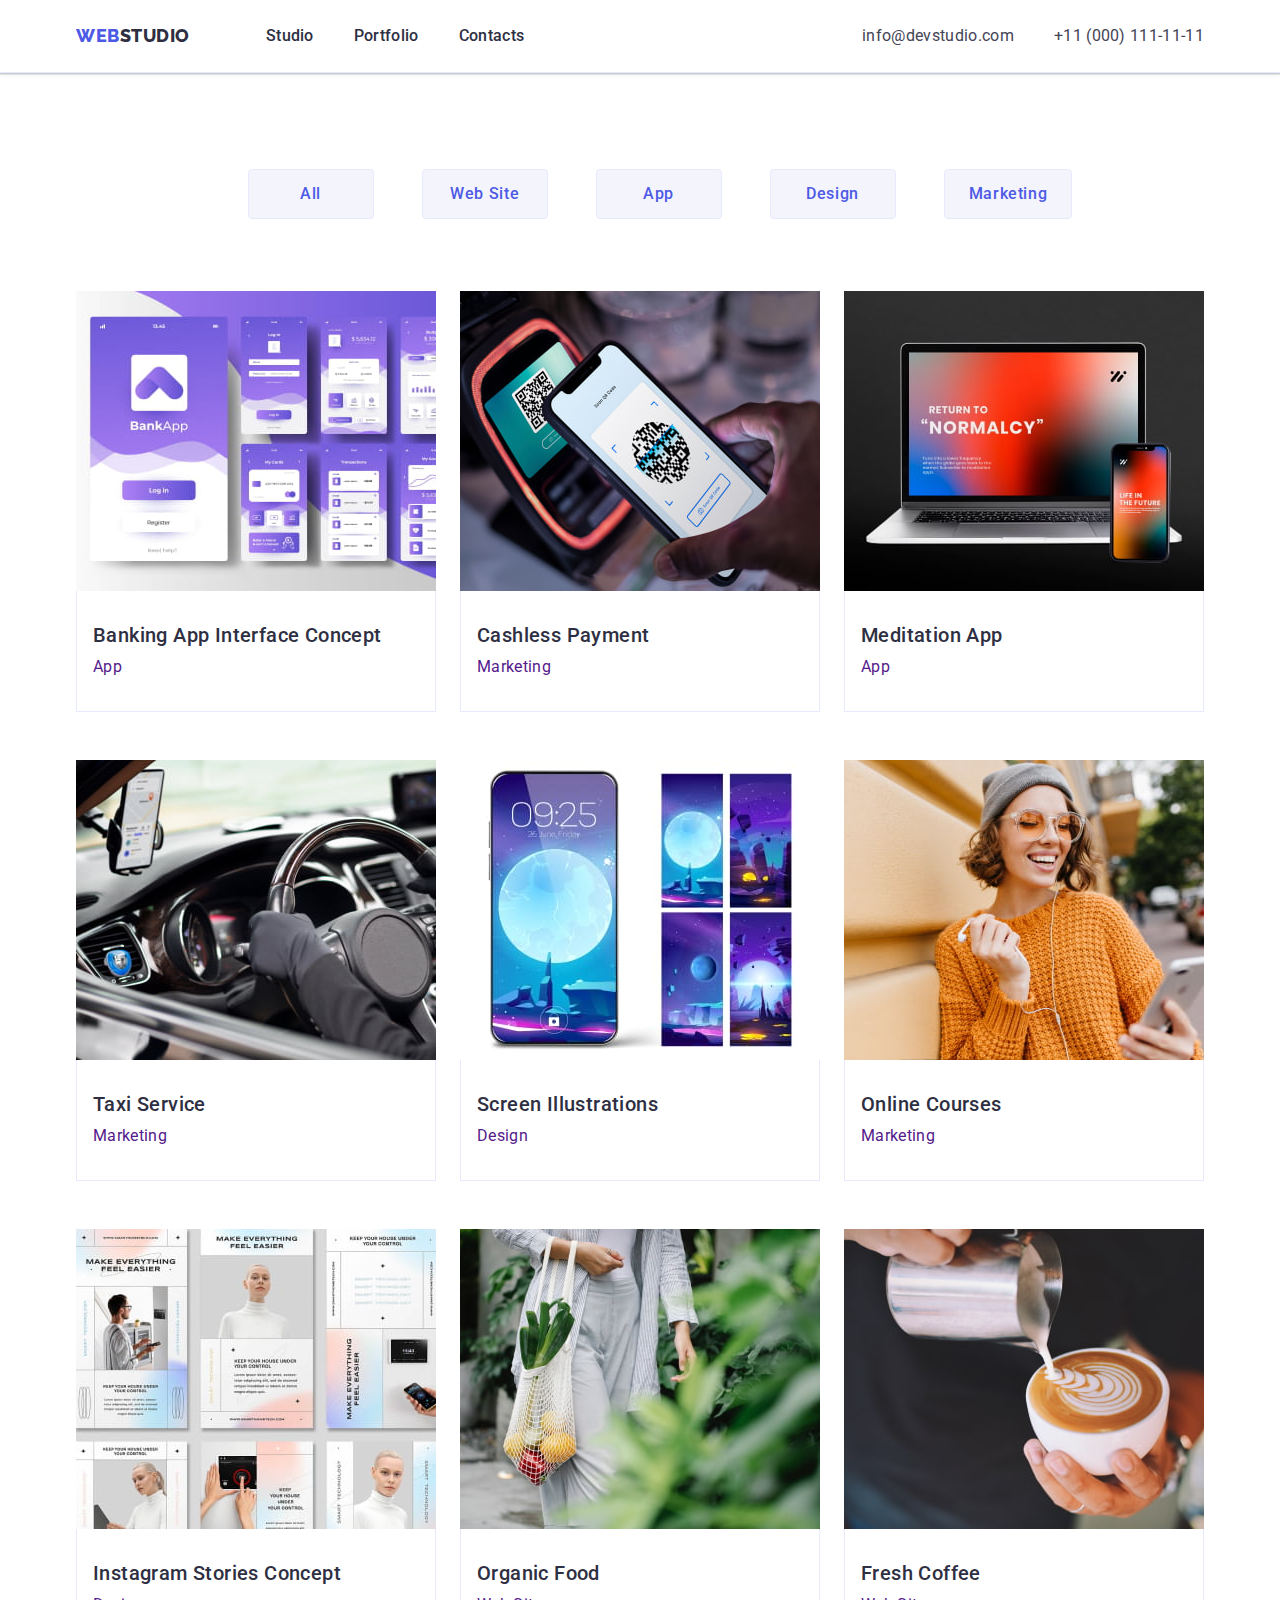
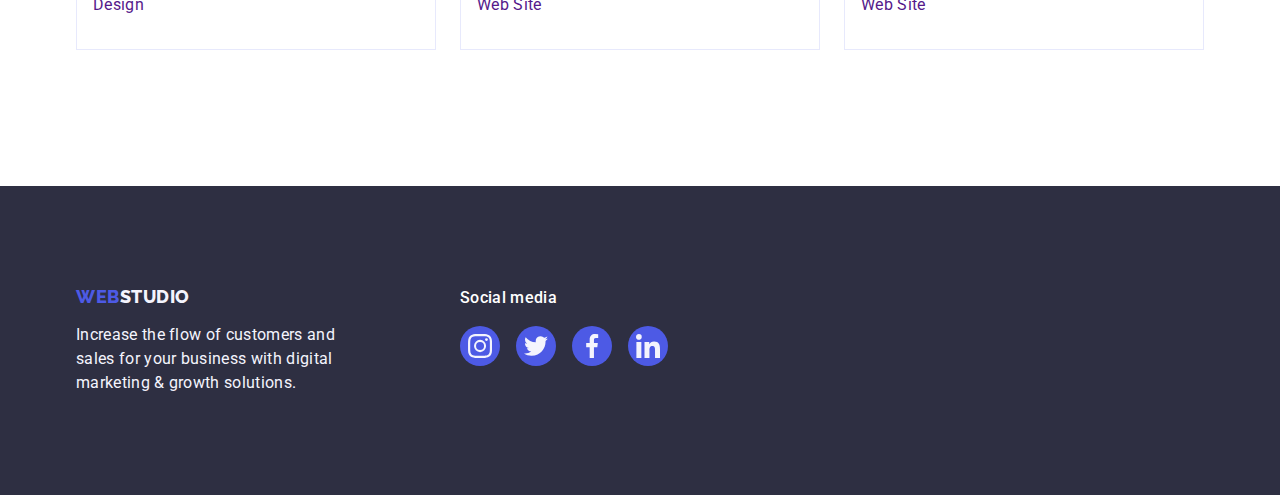
==== portfolio.html @ d9b4a4d2 "Start HW-5" ====
<!DOCTYPE html>
<html lang="en">
  <head>
    <meta charset="UTF-8" />
    <meta http-equiv="X-UA-Compatible" content="IE=edge" />
    <meta name="viewport" content="width=device-width, initial-scale=1.0" />
    <title>Портфоліо</title>
    <style>
      ul {
        list-style-type: none;
      }
    </style>

    <link rel="preconnect" href="https://fonts.googleapis.com" />
    <link rel="preconnect" href="https://fonts.gstatic.com" crossorigin />
    <link
      href="https://fonts.googleapis.com/css2?family=Raleway:wght@800&family=Roboto:wght@400;500;700&display=swap"
      rel="stylesheet"
    />
    <link
      rel="stylesheet"
      href="https://cdnjs.cloudflare.com/ajax/libs/modern-normalize/1.1.0/modern-normalize.min.css"
    />

    <link rel="stylesheet" href="./css/styles.css" />
  </head>
  <body>
    <!--Header section-->
    <header class="header">
      <div class="container header">
        <nav class="main-nav">
          <a href="./index.html" class="logo link">
            Web<span class="logo-black">Studio</span></a
          >
          <ul class="site-nav list">
            <li class="item">
              <a href="./index.html" class="link"> Studio</a>
            </li>
            <li class="item">
              <a href="./portfolio.html" class="link"> Portfolio</a>
            </li>
            <li class="item">
              <a href="" class="link">Contacts</a>
            </li>
          </ul>
        </nav>

        <address class="auth-nav">
          <ul class="auth-nav list">
            <li class="item">
              <a href="mailto:info@devstudio.com" class="channel link"
                >info@devstudio.com</a
              >
            </li>
            <li class="item">
              <a href="tel:+110001111111" class="channel link"
                >+11 (000) 111-11-11</a
              >
            </li>
          </ul>
        </address>
      </div>
    </header>

    <!--Main-->
    <main>
      <!--Filter-->
      <section class="categories section">
        <div class="container">
          <h1 class="section-title visually-hidden">Categories</h1>
          <ul class="list-type">
            <li class="categories-items">
              <button class="categories-button" type="button" name="All">
                All
              </button>
            </li>
            <li class="categories-items">
              <button class="categories-button" type="button" name="Web Site">
                Web Site
              </button>
            </li>
            <li class="categories-items">
              <button class="categories-button" type="button" name="App">
                App
              </button>
            </li>
            <li class="categories-items">
              <button class="categories-button" type="button" name="Design">
                Design
              </button>
            </li>
            <li class="categories-items">
              <button class="categories-button" type="button" name="Marketing">
                Marketing
              </button>
            </li>
          </ul>

          <!--Gallery-->

          <ul class="list-portfolio">
            <li class="portfolio-item">
              <a
                href=""
                class="portfolio-link link"
                target="_blank"
                rel="noreferref noopener"
                aria-label="app interface"
              >
                <img
                  src="./images/banking-app-interface.jpg"
                  alt="Banking App Interface Concept"
                  width="360"
                  height="300"
                />
                <div class="portfolio-wrapper">
                  <h2 class="portfolio-title">Banking App Interface Concept</h2>
                  <p class="portfolio-category">App</p>
                </div>
              </a>
            </li>

            <li class="portfolio-item">
              <a
                href=""
                class="portfolio-link link"
                target="_blank"
                rel="noreferref noopener"
                aria-label="cashless payment"
              >
                <img
                  src="./images/cashless-payment.jpg"
                  alt="Cashless Payment"
                  width="360"
                  height="300"
                />

                <div class="portfolio-wrapper">
                  <h2 class="portfolio-title">Cashless Payment</h2>
                  <p class="portfolio-category">Marketing</p>
                </div>
              </a>
            </li>

            <li class="portfolio-item">
              <a
                href=""
                class="portfolio-link link"
                target="_blank"
                rel="noreferref noopener"
                aria-label="meditation app"
              >
                <img
                  src="./images/meditation-app.jpg"
                  alt="Meditation App"
                  width="360"
                  height="300"
                />
                <div class="portfolio-wrapper">
                  <h2 class="portfolio-title">Meditation App</h2>
                  <p class="portfolio-category">App</p>
                </div>
              </a>
            </li>

            <li class="portfolio-item">
              <a
                href=""
                class="portfolio-link link"
                target="_blank"
                rel="noreferref noopener"
                aria-label="taxi service"
              >
                <img
                  src="./images/taxi-service.jpg"
                  alt="Taxi Service"
                  width="360"
                  height="300"
                />
                <div class="portfolio-wrapper">
                  <h2 class="portfolio-title">Taxi Service</h2>
                  <p class="portfolio-category">Marketing</p>
                </div>
              </a>
            </li>

            <li class="portfolio-item">
              <a
                href=""
                class="portfolio-link link"
                target="_blank"
                rel="noreferref noopener"
                aria-label="screen illustrations"
              >
                <img
                  src="./images/screen-illustration.jpg"
                  alt="Screen Illustrations"
                  width="360"
                  height="300"
                />
                <div class="portfolio-wrapper">
                  <h2 class="portfolio-title">Screen Illustrations</h2>
                  <p class="portfolio-category">Design</p>
                </div>
              </a>
            </li>

            <li class="portfolio-item">
              <a
                href=""
                class="portfolio-link link"
                target="_blank"
                rel="noreferref noopener"
                aria-label="online courses"
              >
                <img
                  src="./images/online-courses.jpg"
                  alt="Online Courses"
                  width="360"
                  height="300"
                />
                <div class="portfolio-wrapper">
                  <h2 class="portfolio-title">Online Courses</h2>
                  <p class="portfolio-category">Marketing</p>
                </div>
              </a>
            </li>

            <li class="portfolio-item">
              <a
                href=""
                class="portfolio-link link"
                target="_blank"
                rel="noreferref noopener"
                aria-label="instagram stories"
              >
                <img
                  src="./images/instagram-stories.jpg"
                  alt="Instagram Stories Concept"
                  width="360"
                  height="300"
                />

                <div class="portfolio-wrapper">
                  <h2 class="portfolio-title">Instagram Stories Concept</h2>
                  <p class="portfolio-category">Design</p>
                </div>
              </a>
            </li>

            <li class="portfolio-item">
              <a
                href=""
                class="portfolio-link link"
                target="_blank"
                rel="noreferref noopener"
                aria-label="organic food"
              >
                <img
                  src="./images/organic-food.jpg"
                  alt="Organic Food"
                  width="360"
                  height="300"
                />

                <div class="portfolio-wrapper">
                  <h2 class="portfolio-title">Organic Food</h2>
                  <p class="portfolio-category">Web Site</p>
                </div>
              </a>
            </li>

            <li class="portfolio-item">
              <a
                href=""
                class="portfolio-link link"
                target="_blank"
                rel="noreferref noopener"
                aria-label="fresh coffee"
              >
                <img
                  src="./images/fresh-coffee.jpg"
                  alt="Fresh Coffee"
                  width="360"
                  height="300"
                />
                <div class="portfolio-wrapper">
                  <h2 class="portfolio-title">Fresh Coffee</h2>
                  <p class="portfolio-category">Web Site</p>
                </div>
              </a>
            </li>
          </ul>
        </div>
      </section>
    </main>

    <!--Footer section-->
    <footer class="footer section">
      <div class="container flex">
        <div class="footer-block">
          <a class="logo link" href="./index.html">
            Web<span class="logo-footer">Studio</span></a
          >
          <p class="footer-text">
            Increase the flow of customers and sales for your business with
            digital marketing & growth solutions.
          </p>
        </div>

        <div class="footer-socials-network">
          <p class="footer-socials-name">Social media</p>

          <ul class="socials list">
            <li class="socials-item">
              <a
                href=""
                class="socials-link link"
                target="_blank"
                rel="noreferref noopener"
                aria-label="icon instagram"
              >
                <svg class="socials-icon" height="24" width="24">
                  <use href="./images/icons.svg#icon-instagram"></use>
                </svg>
              </a>
            </li>
            <li class="socials-item">
              <a
                href=""
                class="socials-link link"
                target="_blank"
                rel="noreferref noopener"
                aria-label="icon twitter"
              >
                <svg class="socials-icon" height="24" width="24">
                  <use href="./images/icons.svg#icon-twitter"></use>
                </svg>
              </a>
            </li>
            <li class="socials-item">
              <a
                href=""
                class="socials-link link"
                target="_blank"
                rel="noreferref noopener"
                aria-label="icon facebook"
              >
                <svg class="socials-icon" height="24" width="24">
                  <use href="./images/icons.svg#icon-facebook"></use>
                </svg>
              </a>
            </li>
            <li class="socials-item">
              <a
                href=""
                class="socials-link link"
                target="_blank"
                rel="noreferref noopener"
                aria-label="icon linkedin"
              >
                <svg class="socials-icon" height="24" width="24">
                  <use href="./images/icons.svg#icon-linkedin"></use>
                </svg>
              </a>
            </li>
          </ul>
        </div>
      </div>
    </footer>
  </body>
</html>
---- css/styles.css ----
:root {
  --primary-text-color: #434455;
  --title-text-color: #2e2f42;
  --accent-color: #18a0fb;
  --pressed-color: #404bbf;
  --primary-white-color: #ffffff;
  --secondary-white-color: #f4f4fd;
  --primary-blue-color: #4d5ae5;
  --hero-banner-color: rgba(46, 47, 66, 0.7);
  --hero-text-color: #ffffff;
  --footer-color: #2e2f42;
  --footer-text-color: #f4f4fd;
  --our-team-background: #f4f4fd;
  --background-cards-our-services: #e7e9fc;
  --header-color: #e7e9fc;
  --body-background: #ffffff;
  --background-main: #e5e5e5;
  --secondary-slate: #8E8F99;  
  --icons-green-hover: #31D0AA; 
}

/* Body*/
body {
  background-color: var(--body-background);
  color: var(--primary-text-color);
  font-family: Roboto, sans-serif;
  letter-spacing: 0.02em;
}

.list {
  padding: 0;
  margin: 0;
  list-style: none;
}

p {
  padding: 0;
  margin: 0;
}

h1,
h2,
h3 {
  padding: 0;
  margin: 0;
}

/*Container*/

.container {
  max-width: 1158px;
  padding-left: 15px;
  padding-right: 15px;
  padding-top: 0px;
  padding-bottom: 0px;
  margin: 0 auto;
}

.section {
  padding: 188px 0;
}

.section.no-padding {
  padding-top: 0;
}

.section-secondary {
  padding-top: 120px 0;
}

.section-title {
  color: var(--title-text-color);
  font-weight: 700;
  font-size: 36px;
  line-height: 1.11;
  text-align: center;
  text-transform: capitalize;
  letter-spacing: 0.02em;
  margin-bottom: 72px;
  margin-top: 0;
}

.title {
  color: var(--title-text-color);
  font-weight: 500;
  font-size: 20px;
  line-height: 1.2;
  letter-spacing: 0.02em;
  margin: 0 0;
}

img {
  display: block;
  max-width: 100%;
  height: auto;
}

/*Header section*/
header {
  background-color: var(--body-background);
  border-bottom: 1px solid var(--background-cards-our-services);
  box-shadow: 0px 2px 1px rgba(46, 47, 66, 0.08), 0px 1px 1px 
  rgba(46, 47, 66, 0.16), 0px 1px 6px rgba(46, 47, 66, 0.08);}

.header .container {
  display: flex;
  align-items: center;
}

.main-nav {
  display: flex;
  margin-right: auto;
  align-items: center;
}

.logo.link {
  margin-right: 76px;
  font-family: Raleway, sans-serif;
  font-weight: 800;
  font-size: 18px;
  line-height: 1.17;
  letter-spacing: 0.03em;
  text-transform: uppercase;
  text-decoration: none;
  color: var(--primary-blue-color);
}

.logo-black {
  color: var(--title-text-color);
}

.site-nav {
  display: flex;
  align-items: center;
}

.site-nav .list {
  display: flex;
  margin-right: 0px;
}

.site-nav .item:not(:last-child) {
  margin-right: 40px;
}

.site-nav .link {
  display: block;
  color: var(--title-text-color);
  font-weight: 500;
  font-size: 16px;
  line-height: 1.5;
  text-decoration: none;
  padding-top: 24px;
  padding-bottom: 24px;
}

.site-nav .link:focus,
.site-nav .link:hover {
  color: var(--pressed-color);
}

.auth-nav .list {
  display: flex;
}

.auth-nav .link {
  display: block;
  padding-top: 24px;
  padding-bottom: 24px;
}

.auth-nav .list .item {
  margin-right: 0px;
}

.auth-nav .list .item:not(:last-child) {
  margin-right: 40px;
}

.auth-nav .list .link {
  color: var(--primary-text-color);
  font-style: normal;
  font-weight: 400;
  font-size: 16px;
  line-height: 1.5;
  text-decoration: none;
}

.auth-nav .list .link:focus,
.auth-nav .list .link:hover {
  color: var(--pressed-color);
}

/*Hero section*/
.hero.section {
padding-top: 0;
padding-bottom: 0;
max-width: 1440px;
  height: 600px;
  margin-left: auto;
  margin-right: auto;
background-image: linear-gradient(
  rgba(46, 47, 66, 0.7),
 rgba(46, 47, 66, 0.7)),
 url(../images/people-office.jpg);
  background-repeat: no-repeat;
  background-position: center;
  background-size: cover;
}

.hero {
  color: var(--primary-white-color);
  text-align: center;
}

.hero-title {
  color: var(--hero-text-color);
  font-weight: 700;
  font-size: 56px;
  line-height: 1.07;
  letter-spacing: 0.02em;
  max-width: 496px;
  display: inline-block;
  margin: 0px 0px 48px 0px;
  padding-top: 188px;
}

.hero-button {
  display: block;
  height: 56px;
  min-width: 169px;
  border-radius: 4px;
  border: none;
  cursor: pointer;
  padding: 16px 32px;
  margin-left: auto;
  margin-right: auto;
  align-items: center;
  text-align: center;
  font-family: inherit;
  font-weight: 500;
  font-size: 16px;
  line-height: 1.5;
  letter-spacing: 0.04em;
  color: var(--primary-white-color);
  background-color: var(--primary-blue-color);
}

.hero-button:hover,
.hero-button:focus {
  color: var(--primary-white-color);
  background-color: var(--pressed-color);
}

/* Values*/

.values.section {
  padding-top: 120px;
  padding-bottom: 120px;
}

.section .title {
  margin-top: 0px;
  margin-bottom: 120px;
}

.visually-hidden {
  position: absolute;
  width: 1px;
  height: 1px;
  margin: -1px;
  border: 0;
  padding: 0;
  white-space: nowrap;
  clip-path: inset(100%);
  clip: rect(0 0 0 0);
  overflow: hidden;
}

.thumb{
display: flex;
align-items: center;
justify-content: center; 
height: 112px;
background-color: var(--our-team-background);
padding: 24px;
margin-bottom: 8px;
border-radius: 4px;
}

.values.title {
  color: var(--title-text-color);
  font-weight: 500;
  font-size: 20px;
  line-height: 1.2;
  letter-spacing: 0.02em;
  margin-top: 0px;
  margin-bottom: 8px;
}

.values.list {
  display: flex;
  row-gap: 48px;
}

.values.item{
  display: block;
}

.values.item {
  width: calc((100% - 72px) / 4);
}

.values.item:not(:last-child) {
  margin-right: 24px;
}

.button-icon {
  margin: 0;
  padding: 0;
  }

.values-text {
  color: var(--primary-text-color);
  font-weight: 400;
  font-size: 16px;
  line-height: 1.5;
  margin-top: 0px;
  margin-bottom: 0px;
}

/*Our services section*/

.services.section {
  padding-bottom: 120px;
}

.section-title {
  color: var(--title-text-color);
  font-weight: 700;
  font-size: 36px;
  line-height: 1.11;
  text-align: center;
  text-transform: capitalize;
  letter-spacing: 0.02em;
}

.services-item {
  margin: 0px;
}
.services .list {
  display: flex;
  flex-wrap: wrap;
}

.services-item {
  width: calc((100% - 48px) / 3);
}

.services-item:not(:last-child) {
  margin-right: 24px;
}

/*Our team*/
.team {
  background-color: var(--our-team-background);
}

.team.section {
  padding-top: 120px;
  padding-bottom: 120px;
}

.team .list {
  display: flex;
  flex-wrap: wrap;
}

.team-item {
  background-color: var(--primary-white-color);
  border-radius:0px 0px 4px 4px;
  box-shadow: 0px 1px 6px rgba(46, 47, 66, 0.08), 0px 1px 1px rgba(46, 47, 66, 0.16), 0px 2px 1px rgba(46, 47, 66, 0.08);
  width: calc((100% - 72px) / 4);
  
}

.team-item:not(:last-child) {
  margin-right: 24px;
}

.team .title {
  text-align: center;
  margin-bottom: 8px;
}

.team-wrapper {
  padding-top: 32px; 
  padding-bottom: 32px;
  border-top-left-radius: 0px;
  border-top-right-radius: 0px;
  border-bottom-right-radius: 4px;
  border-bottom-left-radius: 4px;
}

.team-position {
  font-weight: 400;
  font-size: 16px;
  line-height: 1.5;
  text-align: center;
  letter-spacing: 0.02em;
  margin-bottom: 8px;
}

/* Socials icons */
.socials {
  display: flex;
  justify-content: center;
  align-items: center;
  gap: 24px;
   }

   
.socials-link {
  display: flex;
  justify-content: center;
  align-items: center;
  width: 40px;
  height: 40px;
  background-color: var(--primary-blue-color);
  border-radius: 50%;
 }

 .socials-link:hover,
.socials-link:focus {
  background-color: var(--pressed-color);
}

.socials-icon{
  fill:var(--secondary-white-color);
}

/*Clients*/

.customers.section{
  padding-top: 120px;
  padding-bottom: 120px;
}

.customers .section-title{
  line-height: 1.1;
}
.customers.list{
display: flex;
justify-content: center;
align-items: baseline;
gap: 24px;
}

.customers-link {
display: flex;
justify-content: center;
align-items: center;
padding: 16px 32px ;
color: var(--secondary-slate);
border: 1px solid var(--secondary-slate);
border-radius: 4px;
}

.customers-item{
  width: calc((100% - 120px) / 6);
  height: 88px;
  }

.customers-link {
  width: 100%;
  height: 100%;
}
.customers-link:hover,
.customers-link:focus {
  color: var(--pressed-color); 
  border: 1px solid var(--pressed-color);
  }

  .customers-logo{
    fill: currentColor;
  }
  
/*Footer section*/
.footer {
  background-color: var(--footer-color);
  color: var(--secondary-white-color);
  font-weight: 400;
  font-size: 16px;
  line-height: 1.5;
}

.container.flex {
  display: flex;
  align-items: baseline;
  gap: 120px;
}

.footer.section {
  padding-top: 100px;
  padding-bottom: 100px;
}

.footer .link {
  display: inline-block;
  font-family: Raleway, sans-serif;
  font-weight: 800;
  font-size: 18px;
  line-height: 1.17;
  letter-spacing: 0.03em;
  text-transform: uppercase;
  text-decoration: none;
  margin-bottom: 16px;
}
.logo-footer {
  color: var(--secondary-white-color);
}

.footer-text {
  width: 264px;
}

/*socials*/

.footer-socials-name{
color: var(--primary-white-color);
font-family: 'Roboto';
font-style: normal;
font-weight: 500;
font-size: 16px;
line-height: 24px;
letter-spacing: 0.02em;
margin-bottom: 16px;}
  
.footer .socials.list{
display: flex;
align-items: baseline;
gap: 16px;
}
 
.footer .socials-link{
  display: flex;
  justify-content: center;
  align-items: center;
  height: 100%;  
}

.footer .socials-link:hover,
.footer .socials-link:focus {
  background-color: var(--icons-green-hover);
}

.footer .socials-item{
  width: 40px;
  height: 40px;
}

/*Portfolio page*/

/*Filter and portfolio*/

.categories.section {
  padding-top: 96px;
  padding-bottom: 120px;
}

.categories .type {
  display: inline-block;
  margin-right: 24px;
}

.list-type {
  display: flex;
  flex-wrap: wrap;
  justify-content: center;
}

.list-type {
  margin-bottom: 72px;
  gap: 24px;
  margin-top: 0;
  margin-left: 0;
}

.categories-items:not(:last-child) {
  margin-right: 24px;
}

.categories-button {
  color: var(--primary-blue-color);
  border-bottom: var(--background-cards-our-services);
  background-color: var(--secondary-white-color);
  font-family: inherit;
  font-weight: 500;
  font-size: 16px;
  line-height: 1.5;
  letter-spacing: 0.04em;
  cursor: pointer;
  border: 1px solid var(--background-cards-our-services);
  display: inline-block;
  border-radius: 4px;
  padding: 12px 24px;
  min-width: 126px;
  align-items: center;
  text-align: center;
}

.categories-button:hover,
.categories-button:focus {
  color: var(--primary-white-color);
  background-color: var(--pressed-color);
  border: 1px solid transparent;
  box-shadow: 0px 3px 1px rgba(0, 0, 0, 0.1), 0px 2px 1px rgba(0, 0, 0, 0.08), 0px 2px 2px
   rgba(0, 0, 0, 0.12); 
}

.list-portfolio {
  display: flex;
  flex-wrap: wrap;
  column-gap: 24px;
  row-gap: 48px;
  padding-left: 0px;
}

.li .portfolio-item {
  display: block;
  flex-basis: calc((100% - 24px * 2) / 3);
  width: 360px;
  padding: 24px 0px;
  margin-bottom: 24px;
  margin-right: 24px;
}

.portfolio-item {
  border: var(--background-cards-our-services);
  background-color: var(--primary-white-color);
}

.portfolio-item:nth-child(3n) {
  margin-right: 0;
}

.portfolio-item:nth-last-child(-n + 3) {
  margin-bottom: 0px;
}

.portfolio-wrapper {
  border-bottom: 1px solid var(--background-cards-our-services);
  border-left: 1px solid var(--background-cards-our-services);
  border-right: 1px solid var(--background-cards-our-services);
  border-radius: 0px;
  padding: 32px 16px;
}

.portfolio-title {
  color: var(--title-text-color);
  font-weight: 500;
  font-size: 20px;
  line-height: 1.2;
  letter-spacing: 0.02em;
  margin-top: auto;
  margin-bottom: 8px;
}

.portfolio-category {
  font-weight: 400;
  font-size: 16px;
  line-height: 1.5;
  margin-top: auto;
  margin-bottom: 0px;
}

.portfolio-description {
  font-weight: 400;
  font-size: 16px;
  line-height: 1.5;
}

.portfolio-link {
  display: block;
  text-decoration: none;
}

.portfolio-link:hover,
.portfolio-link:focus {
  box-shadow: 0px 1px 6px rgba(46, 47, 66, 0.08),
    0px 1px 1px rgba(46, 47, 66, 0.16),
    0px 2px 1px rgba(46, 47, 66, 0.08);
}
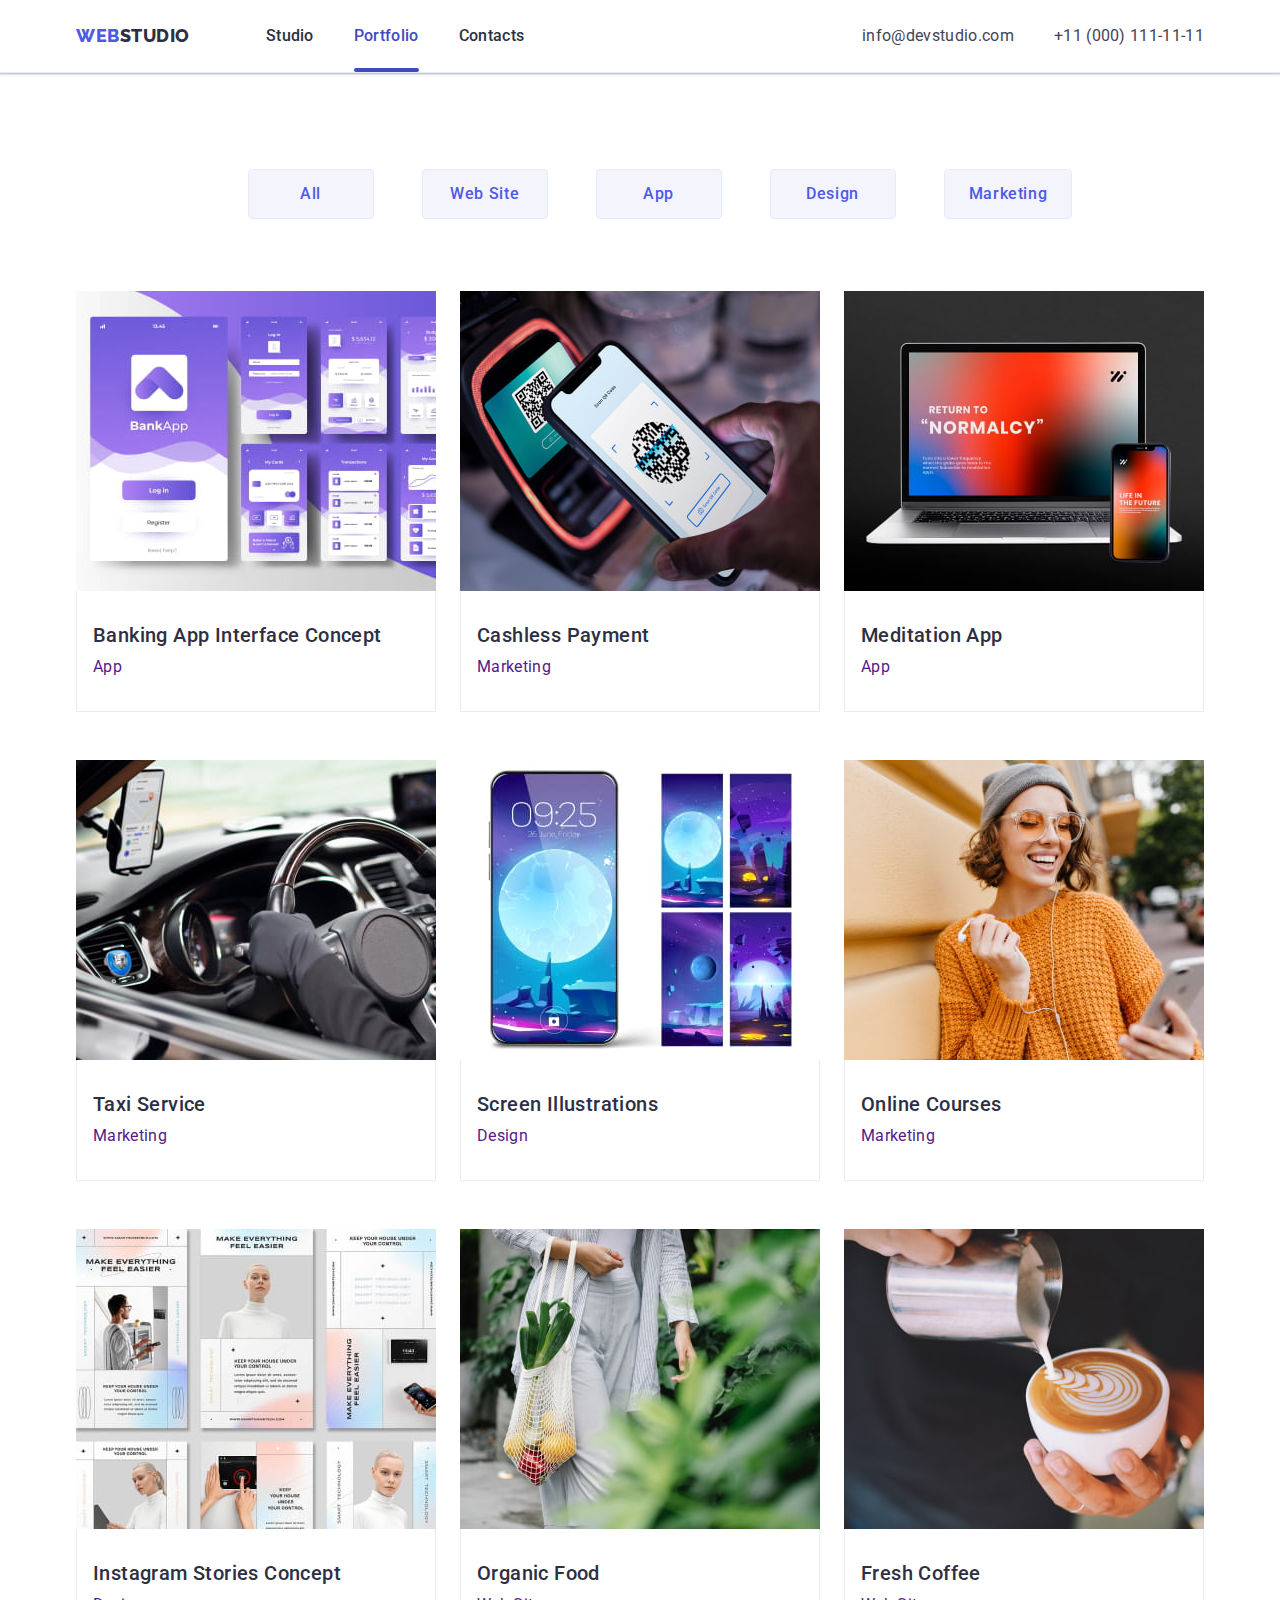
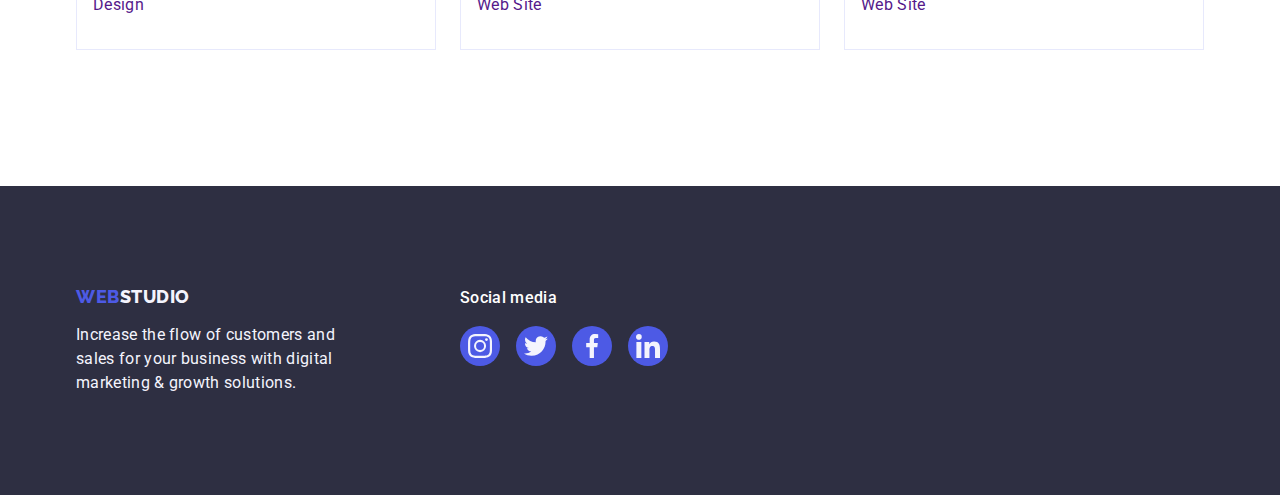
==== commit ad332019: "підкреслення в меню" ====
--- a/portfolio.html
+++ b/portfolio.html
@@ -34,13 +34,15 @@
           >
           <ul class="site-nav list">
             <li class="item">
-              <a href="./index.html" class="link"> Studio</a>
-            </li>
-            <li class="item">
-              <a href="./portfolio.html" class="link"> Portfolio</a>
-            </li>
-            <li class="item">
-              <a href="" class="link">Contacts</a>
+              <a href="./index.html" class="site-nav-link link"> Studio</a>
+            </li>
+            <li class="item">
+              <a href="./portfolio.html" class="site-nav-link current link">
+                Portfolio</a
+              >
+            </li>
+            <li class="item">
+              <a href="" class="site-nav-link link">Contacts</a>
             </li>
           </ul>
         </nav>
--- a/css/styles.css
+++ b/css/styles.css
@@ -139,10 +139,6 @@
   margin-right: 0px;
 }
 
-.site-nav .item:not(:last-child) {
-  margin-right: 40px;
-}
-
 .site-nav .link {
   display: block;
   color: var(--title-text-color);
@@ -158,6 +154,71 @@
 .site-nav .link:hover {
   color: var(--pressed-color);
 }
+
+.site-nav .item {
+  position: relative;
+}
+
+.site-nav-link::after {
+ content: ''; 
+ position: absolute;
+
+ display: block;
+ width: 100%;
+ height: 4px;
+ left: 0px;
+ bottom: 0px;
+border-radius: 2px;
+}
+
+ .site-nav-link.current{
+  color: var(--pressed-color);
+  }
+
+.site-nav-link.current::after,
+.site-nav-link:hover::after,
+.site-nav-link:focus::after {
+  content: '';
+  position: absolute;
+
+  display: block;
+  width: 100%;
+  height: 4px;
+  left: 0px;
+  bottom: 0px;
+
+ background-color: var(--pressed-color);
+ border-radius: 2px;
+}
+
+/*.header-nav-link::after {
+  content: '';
+  position: absolute;
+  bottom: 12px;
+  left: 0;
+
+  display: block;
+  width: 100%;
+  height: 4px;
+  border-radius: 4px;
+}
+
+.header-nav-link.current {
+  color: var(--accent-txt-cl);
+}
+
+
+.header-nav-link.current::after,
+.header-nav-link:hover::after,
+.header-nav-link:focus::after {
+  background-color: var(--accent-bg-cl);
+*/
+
+.site-nav .item:not(:last-child) {
+  margin-right: 40px;
+}
+
+
 
 .auth-nav .list {
   display: flex;
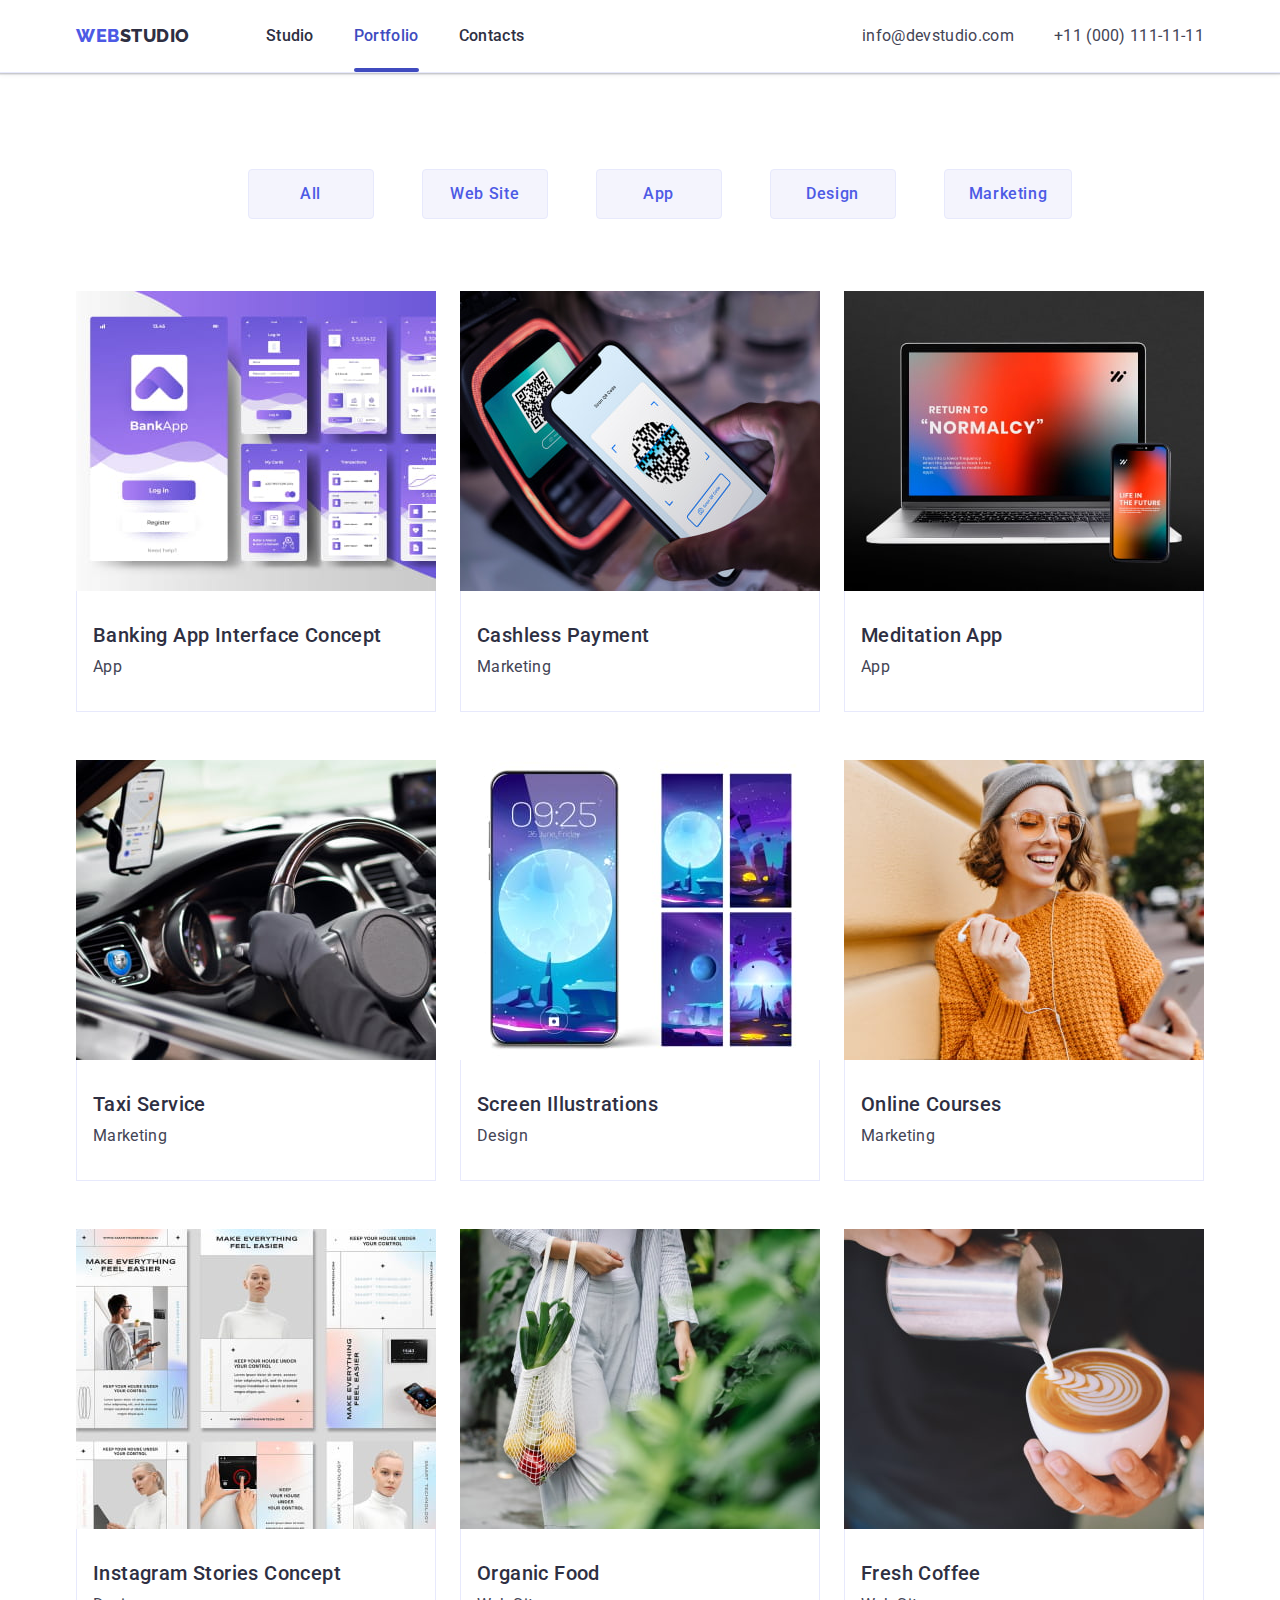
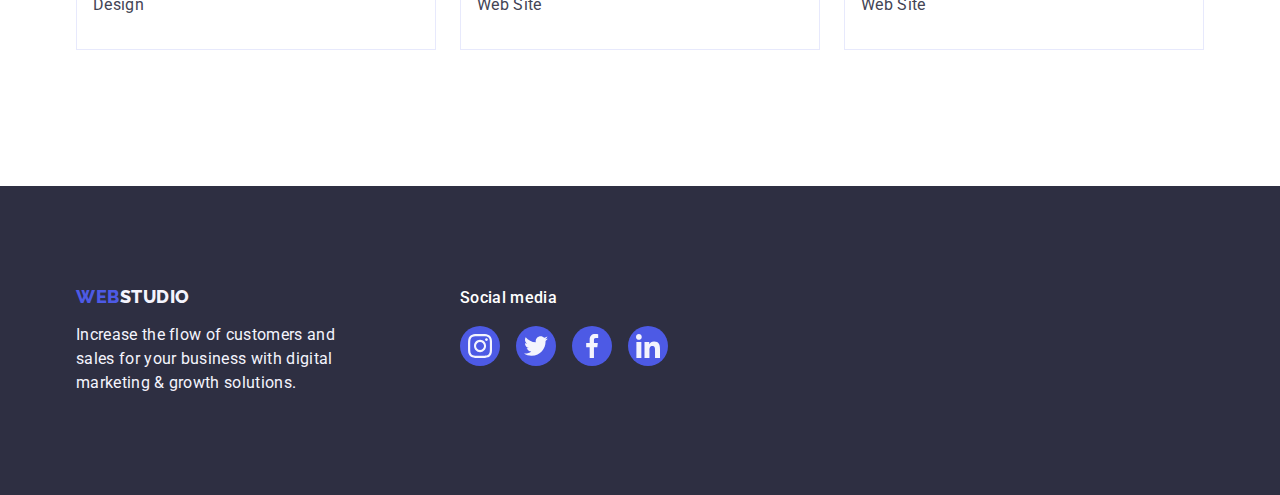
==== commit 042afe0d: "додала модалку" ====
--- a/portfolio.html
+++ b/portfolio.html
@@ -115,6 +115,7 @@
                   width="360"
                   height="300"
                 />
+
                 <div class="portfolio-wrapper">
                   <h2 class="portfolio-title">Banking App Interface Concept</h2>
                   <p class="portfolio-category">App</p>
--- a/css/styles.css
+++ b/css/styles.css
@@ -17,6 +17,7 @@
   --background-main: #e5e5e5;
   --secondary-slate: #8E8F99;  
   --icons-green-hover: #31D0AA; 
+  --modal-window: #FCFCFC;
 }
 
 /* Body*/
@@ -728,11 +729,13 @@
 }
 
 .portfolio-category {
+  color: var(--primary-text-color);
   font-weight: 400;
   font-size: 16px;
   line-height: 1.5;
   margin-top: auto;
   margin-bottom: 0px;
+  text-decoration:none;
 }
 
 .portfolio-description {
@@ -752,3 +755,55 @@
     0px 1px 1px rgba(46, 47, 66, 0.16),
     0px 2px 1px rgba(46, 47, 66, 0.08);
 }
+
+/*Модальне вікно*/
+.backdrop{
+  display: none;
+  position: fixed;
+  top: 0;
+  left: 0;
+  width: 100%;
+  height: 100%;
+  z-index: 100;
+  
+  background-color: rgba(46, 47, 66, 0.4);
+}
+
+.modal{
+  position: absolute;
+  
+  top: calc(50% - 288px);
+  left: calc(50% - 204px);
+
+  width: 408px;
+  min-height: 576px;
+
+  background-color: var(--modal-window);
+  box-shadow: 0px 1px 1px rgba(0, 0, 0, 0.14), 0px 1px 3px rgba(0, 0, 0, 0.12), 0px 2px 1px rgba(0, 0, 0, 0.2);
+  border-radius: 4px;
+}
+
+.modal-btn{
+  display:block;
+  border-radius: 50%;
+
+  margin-top: 24px;
+  margin-right:24px;
+  margin-left: auto;
+
+  display: flex;
+  align-items: center;
+  justify-content: center;
+  width: 24px;
+  height: 24px;
+
+  color: var(--footer-color);
+  background-color: var(--background-cards-our-services);
+  border: 1px solid rgba(0, 0, 0, 0.1);
+
+  cursor: pointer;
+
+}
+ 
+
+
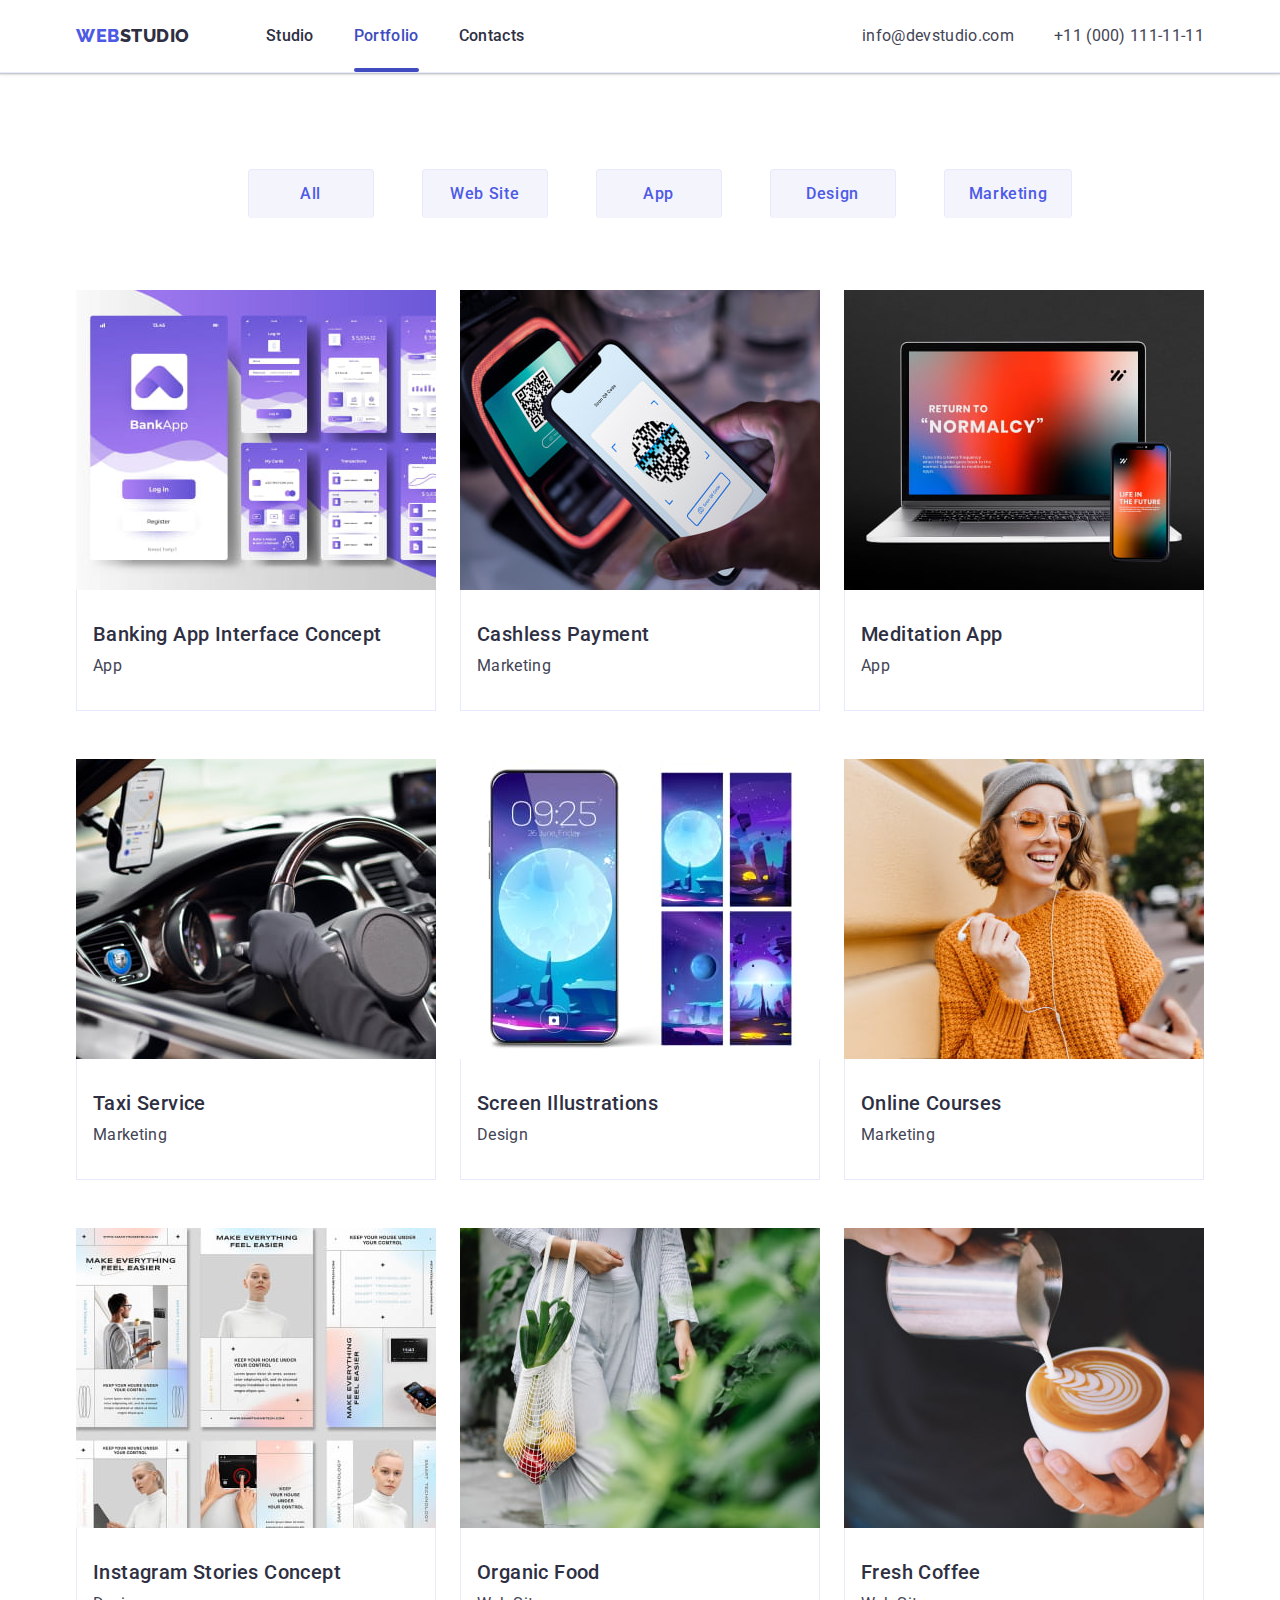
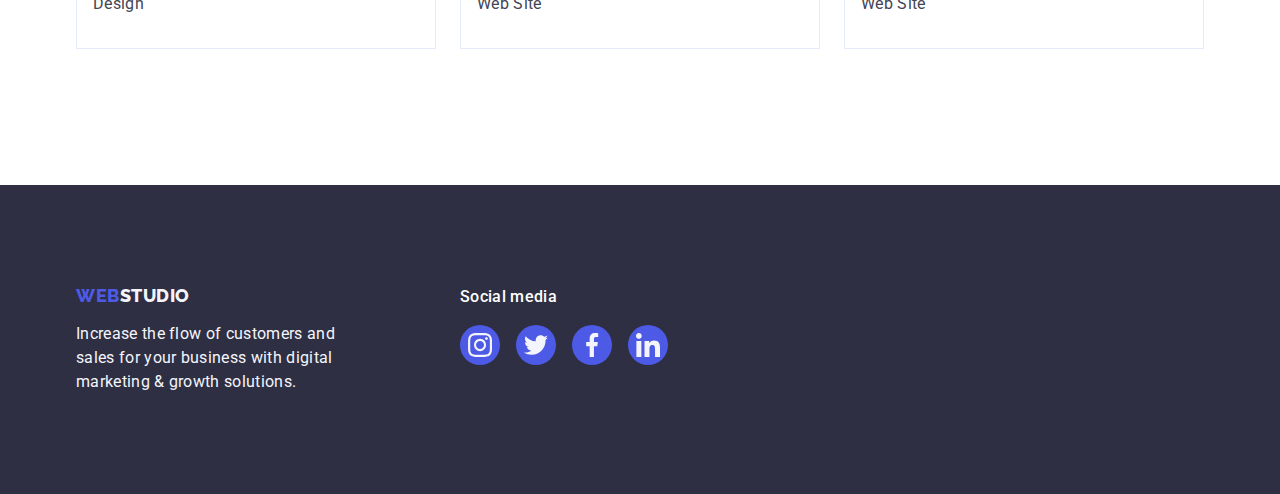
==== commit 86fd1706: "css2" ====
--- a/portfolio.html
+++ b/portfolio.html
@@ -22,7 +22,7 @@
       href="https://cdnjs.cloudflare.com/ajax/libs/modern-normalize/1.1.0/modern-normalize.min.css"
     />
 
-    <link rel="stylesheet" href="./css/styles.css" />
+    <link rel="stylesheet" href="./css/styles2.css" />
   </head>
   <body>
     <!--Header section-->
@@ -109,12 +109,21 @@
                 rel="noreferref noopener"
                 aria-label="app interface"
               >
-                <img
-                  src="./images/banking-app-interface.jpg"
-                  alt="Banking App Interface Concept"
-                  width="360"
-                  height="300"
-                />
+                <div class="portfolio-thumb">
+                  <img
+                    src="./images/banking-app-interface.jpg"
+                    alt="Banking App Interface Concept"
+                    width="360"
+                    height="300"
+                  />
+                  <div class="portfolio-overlay">
+                    <p class="portfolio-label">
+                      14 Stylish and User-Friendly App Design Concepts · Task
+                      Manager App · Calorie Tracker App · Exotic Fruit Ecommerce
+                      App · Cloud Storage App
+                    </p>
+                  </div>
+                </div>
 
                 <div class="portfolio-wrapper">
                   <h2 class="portfolio-title">Banking App Interface Concept</h2>
@@ -131,13 +140,21 @@
                 rel="noreferref noopener"
                 aria-label="cashless payment"
               >
-                <img
-                  src="./images/cashless-payment.jpg"
-                  alt="Cashless Payment"
-                  width="360"
-                  height="300"
-                />
-
+                <div class="portfolio-thumb">
+                  <img
+                    src="./images/cashless-payment.jpg"
+                    alt="Cashless Payment"
+                    width="360"
+                    height="300"
+                  />
+                  <div class="portfolio-overlay">
+                    <p class="portfolio-label">
+                      14 Stylish and User-Friendly App Design Concepts · Task
+                      Manager App · Calorie Tracker App · Exotic Fruit Ecommerce
+                      App · Cloud Storage App
+                    </p>
+                  </div>
+                </div>
                 <div class="portfolio-wrapper">
                   <h2 class="portfolio-title">Cashless Payment</h2>
                   <p class="portfolio-category">Marketing</p>
@@ -153,12 +170,22 @@
                 rel="noreferref noopener"
                 aria-label="meditation app"
               >
-                <img
-                  src="./images/meditation-app.jpg"
-                  alt="Meditation App"
-                  width="360"
-                  height="300"
-                />
+                <div class="portfolio-thumb">
+                  <img
+                    src="./images/meditation-app.jpg"
+                    alt="Meditation App"
+                    width="360"
+                    height="300"
+                  />
+                  <div class="portfolio-overlay">
+                    <p class="portfolio-label">
+                      14 Stylish and User-Friendly App Design Concepts · Task
+                      Manager App · Calorie Tracker App · Exotic Fruit Ecommerce
+                      App · Cloud Storage App
+                    </p>
+                  </div>
+                </div>
+
                 <div class="portfolio-wrapper">
                   <h2 class="portfolio-title">Meditation App</h2>
                   <p class="portfolio-category">App</p>
@@ -174,12 +201,21 @@
                 rel="noreferref noopener"
                 aria-label="taxi service"
               >
-                <img
-                  src="./images/taxi-service.jpg"
-                  alt="Taxi Service"
-                  width="360"
-                  height="300"
-                />
+                <div class="portfolio-thumb">
+                  <img
+                    src="./images/taxi-service.jpg"
+                    alt="Taxi Service"
+                    width="360"
+                    height="300"
+                  />
+                  <div class="portfolio-overlay">
+                    <p class="portfolio-label">
+                      14 Stylish and User-Friendly App Design Concepts · Task
+                      Manager App · Calorie Tracker App · Exotic Fruit Ecommerce
+                      App · Cloud Storage App
+                    </p>
+                  </div>
+                </div>
                 <div class="portfolio-wrapper">
                   <h2 class="portfolio-title">Taxi Service</h2>
                   <p class="portfolio-category">Marketing</p>
@@ -195,12 +231,22 @@
                 rel="noreferref noopener"
                 aria-label="screen illustrations"
               >
-                <img
-                  src="./images/screen-illustration.jpg"
-                  alt="Screen Illustrations"
-                  width="360"
-                  height="300"
-                />
+                <div class="portfolio-thumb">
+                  <img
+                    src="./images/screen-illustration.jpg"
+                    alt="Screen Illustrations"
+                    width="360"
+                    height="300"
+                  />
+                  <div class="portfolio-overlay">
+                    <p class="portfolio-label">
+                      14 Stylish and User-Friendly App Design Concepts · Task
+                      Manager App · Calorie Tracker App · Exotic Fruit Ecommerce
+                      App · Cloud Storage App
+                    </p>
+                  </div>
+                </div>
+
                 <div class="portfolio-wrapper">
                   <h2 class="portfolio-title">Screen Illustrations</h2>
                   <p class="portfolio-category">Design</p>
@@ -216,12 +262,22 @@
                 rel="noreferref noopener"
                 aria-label="online courses"
               >
-                <img
-                  src="./images/online-courses.jpg"
-                  alt="Online Courses"
-                  width="360"
-                  height="300"
-                />
+                <div class="portfolio-thumb">
+                  <img
+                    src="./images/online-courses.jpg"
+                    alt="Online Courses"
+                    width="360"
+                    height="300"
+                  />
+                  <div class="portfolio-overlay">
+                    <p class="portfolio-label">
+                      14 Stylish and User-Friendly App Design Concepts · Task
+                      Manager App · Calorie Tracker App · Exotic Fruit Ecommerce
+                      App · Cloud Storage App
+                    </p>
+                  </div>
+                </div>
+
                 <div class="portfolio-wrapper">
                   <h2 class="portfolio-title">Online Courses</h2>
                   <p class="portfolio-category">Marketing</p>
@@ -237,12 +293,21 @@
                 rel="noreferref noopener"
                 aria-label="instagram stories"
               >
-                <img
-                  src="./images/instagram-stories.jpg"
-                  alt="Instagram Stories Concept"
-                  width="360"
-                  height="300"
-                />
+                <div class="portfolio-thumb">
+                  <img
+                    src="./images/instagram-stories.jpg"
+                    alt="Instagram Stories Concept"
+                    width="360"
+                    height="300"
+                  />
+                  <div class="portfolio-overlay">
+                    <p class="portfolio-label">
+                      14 Stylish and User-Friendly App Design Concepts · Task
+                      Manager App · Calorie Tracker App · Exotic Fruit Ecommerce
+                      App · Cloud Storage App
+                    </p>
+                  </div>
+                </div>
 
                 <div class="portfolio-wrapper">
                   <h2 class="portfolio-title">Instagram Stories Concept</h2>
@@ -259,12 +324,21 @@
                 rel="noreferref noopener"
                 aria-label="organic food"
               >
-                <img
-                  src="./images/organic-food.jpg"
-                  alt="Organic Food"
-                  width="360"
-                  height="300"
-                />
+                <div class="portfolio-thumb">
+                  <img
+                    src="./images/organic-food.jpg"
+                    alt="Organic Food"
+                    width="360"
+                    height="300"
+                  />
+                  <div class="portfolio-overlay">
+                    <p class="portfolio-label">
+                      14 Stylish and User-Friendly App Design Concepts · Task
+                      Manager App · Calorie Tracker App · Exotic Fruit Ecommerce
+                      App · Cloud Storage App
+                    </p>
+                  </div>
+                </div>
 
                 <div class="portfolio-wrapper">
                   <h2 class="portfolio-title">Organic Food</h2>
@@ -281,12 +355,21 @@
                 rel="noreferref noopener"
                 aria-label="fresh coffee"
               >
-                <img
-                  src="./images/fresh-coffee.jpg"
-                  alt="Fresh Coffee"
-                  width="360"
-                  height="300"
-                />
+                <div class="portfolio-thumb">
+                  <img
+                    src="./images/fresh-coffee.jpg"
+                    alt="Fresh Coffee"
+                    width="360"
+                    height="300"
+                  />
+                  <div class="portfolio-overlay">
+                    <p class="portfolio-label">
+                      14 Stylish and User-Friendly App Design Concepts · Task
+                      Manager App · Calorie Tracker App · Exotic Fruit Ecommerce
+                      App · Cloud Storage App
+                    </p>
+                  </div>
+                </div>
                 <div class="portfolio-wrapper">
                   <h2 class="portfolio-title">Fresh Coffee</h2>
                   <p class="portfolio-category">Web Site</p>
--- a/css/styles2.css
+++ b/css/styles2.css
@@ -0,0 +1,872 @@
+:root {
+    --primary-text-color: #434455;
+    --title-text-color: #2e2f42;
+    --secondary-slate: #8E8F99;
+    --primary-blue-color: #4d5ae5;
+    --accent-color: #18a0fb;
+    --pressed-color: #404bbf;
+    --primary-white-color: #ffffff;
+    --secondary-white-color: #f4f4fd;
+    --icons-green-hover: #31D0AA;
+       
+    --header-color: #e7e9fc;
+    --modal-window: #FCFCFC;
+
+    --cubic: cubic-bezier(0.4, 0, 0.2, 1)
+}
+
+/* Body*/
+body {
+    background-color: var(--primary-white-color);
+    color: var(--primary-text-color);
+    font-family: Roboto, sans-serif;
+    letter-spacing: 0.02em;
+}
+
+ul {
+    list-style: none;
+}
+
+.list {
+    padding: 0;
+    margin: 0;
+    list-style: none;
+}
+
+p {
+    padding: 0;
+    margin: 0;
+}
+
+h1,
+h2,
+h3 {
+    padding: 0;
+    margin: 0;
+}
+
+/*Container*/
+
+.container {
+    max-width: 1158px;
+    padding-left: 15px;
+    padding-right: 15px;
+    padding-top: 0px;
+    padding-bottom: 0px;
+    margin: 0 auto;
+}
+
+.section {
+    padding: 188px 0;
+}
+
+.section.no-padding {
+    padding-top: 0;
+}
+
+.section-secondary {
+    padding-top: 120px 0;
+}
+
+.section-title {
+    color: var(--title-text-color);
+    font-weight: 700;
+    font-size: 36px;
+    text-align: center;
+    text-transform: capitalize;
+    letter-spacing: 0.02em;
+    line-height: 1.11;
+    margin-bottom: 72px;
+    margin-top: 0;
+}
+
+.title {
+    color: var(--title-text-color);
+    font-weight: 500;
+    font-size: 20px;
+    letter-spacing: 0.02em;
+    line-height: 1.2;
+    margin: 0 0;
+}
+
+img {
+    display: block;
+    max-width: 100%;
+    height: auto;
+}
+
+/*Header section*/
+header {
+    background-color: var(--primary-white-color);
+    border-bottom: 1px solid var(--header-color);
+    box-shadow: 0px 2px 1px rgba(46, 47, 66, 0.08), 0px 1px 1px rgba(46, 47, 66, 0.16), 0px 1px 6px rgba(46, 47, 66, 0.08);
+}
+
+.header .container {
+    display: flex;
+    align-items: center;
+}
+
+.main-nav {
+    display: flex;
+    margin-right: auto;
+    align-items: center;
+}
+
+.logo-black {
+    color: var(--title-text-color);
+}
+
+.logo.link {
+    margin-right: 76px;
+    font-family: Raleway, sans-serif;
+    font-weight: 800;
+    font-size: 18px;
+    line-height: 1.17;
+    letter-spacing: 0.03em;
+    text-transform: uppercase;
+    text-decoration: none;
+    color: var(--primary-blue-color);
+}
+
+.site-nav {
+    display: flex;
+    align-items: center;
+}
+
+.site-nav .list {
+    display: flex;
+    margin-right: 0px;
+}
+
+.site-nav .link {
+    display: block;
+
+    color: var(--title-text-color);
+    font-weight: 500;
+    font-size: 16px;
+    line-height: 1.5;
+    text-decoration: none;
+
+    padding-top: 24px;
+    padding-bottom: 24px;
+
+    transition: color 250ms var(--cubic);
+}
+
+.site-nav .link:focus,
+.site-nav .link:hover {
+    color: var(--pressed-color);
+}
+
+.site-nav-link.current {
+    color: var(--pressed-color);
+}
+
+.site-nav-link.current::after {
+    content: '';
+    position: absolute;
+    display: block;
+    width: 100%;
+    height: 4px;
+    left: 0px;
+    bottom: 0px;
+    border-radius: 2px;
+    background-color: var(--pressed-color);
+}
+
+.site-nav .item {
+    position: relative;
+}
+
+.site-nav .item:not(:last-child) {
+    margin-right: 40px;
+}
+
+.auth-nav .list {
+    display: flex;
+}
+
+.auth-nav .link {
+    display: block;
+    padding-top: 24px;
+    padding-bottom: 24px;
+}
+
+.auth-nav .list .item {
+    margin-right: 0px;
+}
+
+.auth-nav .list .item:not(:last-child) {
+    margin-right: 40px;
+}
+
+.auth-nav .list .link {
+    color: var(--primary-text-color);
+    font-style: normal;
+    font-weight: 400;
+    font-size: 16px;
+    line-height: 1.5;
+    text-decoration: none;
+
+    transition: color 250ms var(--cubic);
+}
+
+.auth-nav .list .link:focus,
+.auth-nav .list .link:hover {
+    color: var(--pressed-color);
+}
+
+/*Hero section*/
+.hero.section {
+    padding-top: 0;
+    padding-bottom: 0;
+    max-width: 1440px;
+    height: 600px;
+    margin-left: auto;
+    margin-right: auto;
+    background-image: linear-gradient(rgba(46, 47, 66, 0.7),
+            rgba(46, 47, 66, 0.7)),
+        url(../images/people-office.jpg);
+    background-repeat: no-repeat;
+    background-position: center;
+    background-size: cover;
+}
+
+.hero {
+    color: var(--primary-white-color);
+    text-align: center;
+}
+
+.hero-title {
+    color: var(--primary-white-color);
+    font-weight: 700;
+    font-size: 56px;
+    line-height: 1.07;
+    letter-spacing: 0.02em;
+    max-width: 496px;
+    display: inline-block;
+    margin: 0px 0px 48px 0px;
+    padding-top: 188px;
+}
+
+.hero-button {
+    display: block;
+    height: 56px;
+    min-width: 169px;
+
+    color: var(--primary-white-color);
+    background-color: var(--primary-blue-color);
+
+    align-items: center;
+    text-align: center;
+    font-family: inherit;
+    font-weight: 500;
+    font-size: 16px;
+    line-height: 1.5;
+    letter-spacing: 0.04em;
+
+    border-radius: 4px;
+    border: none;
+    cursor: pointer;
+
+    padding: 16px 32px;
+    margin-left: auto;
+    margin-right: auto;
+    
+
+    transition: background-color 250ms var(--cubic);
+}
+
+.hero-button:hover,
+.hero-button:focus {
+    background-color: var(--pressed-color);
+}
+
+/* Values*/
+
+.values.section {
+    padding-top: 120px;
+    padding-bottom: 120px;
+}
+
+.section .title {
+    margin-top: 0px;
+    margin-bottom: 120px;
+}
+
+.visually-hidden {
+    position: absolute;
+    width: 1px;
+    height: 1px;
+    margin: -1px;
+    border: 0;
+    padding: 0;
+    white-space: nowrap;
+    clip-path: inset(100%);
+    clip: rect(0 0 0 0);
+    overflow: hidden;
+}
+
+.thumb {
+    display: flex;
+    align-items: center;
+    justify-content: center;
+
+    background-color: var(--secondary-white-color);
+
+    height: 112px;
+    padding: 24px;
+    margin-bottom: 8px;
+    border-radius: 4px;
+}
+
+.values.title {
+    color: var(--title-text-color);
+    font-weight: 500;
+    font-size: 20px;
+    line-height: 1.2;
+    letter-spacing: 0.02em;
+    margin-top: 0px;
+    margin-bottom: 8px;
+}
+
+.values.list {
+    display: flex;
+    row-gap: 48px;
+}
+
+.values.item {
+    display: block;
+}
+
+.values.item {
+    width: calc((100% - 72px) / 4);
+}
+
+.values.item:not(:last-child) {
+    margin-right: 24px;
+}
+
+.button-icon {
+    margin: 0;
+    padding: 0;
+}
+
+.values-text {
+    color: var(--primary-text-color);
+    font-weight: 400;
+    font-size: 16px;
+    line-height: 1.5;
+    margin-top: 0px;
+    margin-bottom: 0px;
+}
+
+/*Our services section*/
+
+.services.section {
+    padding-bottom: 120px;
+}
+
+.section-title {
+    color: var(--title-text-color);
+    font-weight: 700;
+    font-size: 36px;
+    line-height: 1.11;
+    text-align: center;
+    text-transform: capitalize;
+    letter-spacing: 0.02em;
+}
+
+.services-item {
+    margin: 0px;
+}
+
+.services .list {
+    display: flex;
+    flex-wrap: wrap;
+}
+
+.services-item {
+    width: calc((100% - 48px) / 3);
+}
+
+.services-item:not(:last-child) {
+    margin-right: 24px;
+}
+
+/*Our team*/
+.team {
+    background-color: var(--secondary-white-color);
+}
+
+.team.section {
+    padding-top: 120px;
+    padding-bottom: 120px;
+}
+
+.team .list {
+    display: flex;
+    flex-wrap: wrap;
+}
+
+.team-item {
+    background-color: var(--primary-white-color);
+
+    width: calc((100% - 72px) / 4);
+
+    border-radius: 0px 0px 4px 4px;
+    box-shadow: 0px 1px 6px rgba(46, 47, 66, 0.08), 0px 1px 1px rgba(46, 47, 66, 0.16), 0px 2px 1px rgba(46, 47, 66, 0.08);
+}
+
+.team-item:not(:last-child) {
+    margin-right: 24px;
+}
+
+.team .title {
+    text-align: center;
+    margin-bottom: 8px;
+}
+
+.team-wrapper {
+    padding-top: 32px;
+    padding-bottom: 32px;
+    border-radius: 0px 4px 0px 4px;
+}
+
+.team-position {
+    text-align: center;
+    font-weight: 400;
+    font-size: 16px;
+    line-height: 1.5;
+    letter-spacing: 0.02em;
+    margin-bottom: 8px;
+}
+
+/* Socials icons */
+.socials {
+    display: flex;
+    justify-content: center;
+    align-items: center;
+    gap: 24px;
+}
+
+.socials-link {
+    display: flex;
+    justify-content: center;
+    align-items: center;
+    width: 40px;
+    height: 40px;
+    background-color: var(--primary-blue-color);
+    border-radius: 50%;
+
+    transition: background-color 250ms var(--cubic);
+}
+
+.socials-link:hover,
+.socials-link:focus {
+    background-color: var(--pressed-color);
+}
+
+.socials-icon {
+    fill: var(--secondary-white-color);
+}
+
+/*Clients*/
+
+.customers.section {
+    padding-top: 120px;
+    padding-bottom: 120px;
+}
+
+.customers .section-title {
+    line-height: 1.1;
+}
+
+.customers.list {
+    display: flex;
+    justify-content: center;
+    align-items: baseline;
+    gap: 24px;
+}
+
+.customers-item {
+    width: calc((100% - 120px) / 6);
+    height: 88px;
+}
+
+.customers-link {
+    display: flex;
+    justify-content: center;
+    align-items: center;
+    color: var(--secondary-slate);
+
+    width: 100%;
+    height: 100%;
+    padding: 16px 32px;
+
+    border: 1px solid var(--secondary-slate);
+    border-radius: 4px;
+
+    transition: color 250ms var(--cubic), border 250ms var(--cubic);
+}
+
+.customers-link:hover,
+.customers-link:focus {
+    color: var(--pressed-color);
+    border: 1px solid var(--pressed-color);
+}
+
+.customers-logo {
+    fill: currentColor;
+}
+
+/*Footer section*/
+.footer {
+    background-color: var(--title-text-color);
+    color: var(--secondary-white-color);
+    font-weight: 400;
+    font-size: 16px;
+    line-height: 1.5;
+}
+
+.container.flex {
+    display: flex;
+    align-items: baseline;
+    gap: 120px;
+}
+
+.footer.section {
+    padding-top: 100px;
+    padding-bottom: 100px;
+}
+
+.footer .link {
+    display: inline-block;
+    font-family: Raleway, sans-serif;
+    font-weight: 800;
+    font-size: 18px;
+    line-height: 1.17;
+    letter-spacing: 0.03em;
+    text-transform: uppercase;
+    text-decoration: none;
+    margin-bottom: 16px;
+}
+
+.logo-footer {
+    color: var(--secondary-white-color);
+}
+
+.footer-text {
+    width: 264px;
+}
+
+/*socials*/
+
+.footer-socials-name {
+    color: var(--primary-white-color);
+    font-family: 'Roboto';
+    font-style: normal;
+    font-weight: 500;
+    font-size: 16px;
+    line-height: 24px;
+    letter-spacing: 0.02em;
+    margin-bottom: 16px;
+}
+
+.footer .socials-item {
+    width: 40px;
+    height: 40px;
+}
+
+.footer .socials.list {
+    display: flex;
+    align-items: baseline;
+    gap: 16px;
+}
+
+.footer .socials-link {
+    display: flex;
+    justify-content: center;
+    align-items: center;
+    height: 100%;
+
+    transition: background-color 250ms var(--cubic);
+}
+
+.footer .socials-link:hover,
+.footer .socials-link:focus {
+    background-color: var(--icons-green-hover);
+}
+
+
+
+/*Portfolio page*/
+
+/*Filter and portfolio*/
+
+.categories.section {
+    padding-top: 96px;
+    padding-bottom: 120px;
+}
+
+.categories .type {
+    display: inline-block;
+    margin-right: 24px;
+}
+
+.list-type {
+    display: flex;
+    flex-wrap: wrap;
+    justify-content: center;
+
+    margin-bottom: 72px;
+    margin-top: 0;
+    margin-left: 0;
+    gap: 24px;
+}
+
+.categories-items:not(:last-child) {
+    margin-right: 24px;
+}
+
+.categories-button {
+    display: inline-block;
+    min-width: 126px;
+    padding: 12px 24px;
+    
+    color: var(--primary-blue-color);
+    background-color: var(--secondary-white-color);
+
+    align-items: center;
+    text-align: center;
+    font-family: inherit;
+    font-weight: 500;
+    font-size: 16px;
+    line-height: 1.5;
+    letter-spacing: 0.04em;
+
+    border: 1px solid var(--header-color); 
+    border-bottom: var(--header-color);
+    border-radius: 4px;
+    cursor: pointer;
+
+    transition:
+        color 250ms var(--cubic),
+        background-color 250ms var(--cubic),
+        border 250ms var(--cubic),
+        box-shadow 250ms var(--cubic);
+}
+
+.categories-button:hover,
+.categories-button:focus {
+    color: var(--primary-white-color);
+    background-color: var(--pressed-color);
+    border: 1px solid transparent;
+    box-shadow: 0px 3px 1px rgba(0, 0, 0, 0.1), 0px 2px 1px rgba(0, 0, 0, 0.08), 0px 2px 2px rgba(0, 0, 0, 0.12);
+}
+
+.list-portfolio {
+    display: flex;
+    flex-wrap: wrap;
+    column-gap: 24px;
+    row-gap: 48px;
+    padding-left: 0px;
+}
+
+.li .portfolio-item {
+    display: block;
+    flex-basis: calc((100% - 24px * 2) / 3);
+    width: 360px;
+    padding: 24px 0px;
+    margin-bottom: 24px;
+    margin-right: 24px;
+
+    background-color: var(--primary-white-color);
+    border: var(--header-color);
+    
+    transition: opacity 250ms var(--cubic), transform 250ms var(--cubic);
+}
+
+/*
+.portfolio-item {
+    border: var(--header-color);
+    background-color: var(--primary-white-color);
+
+    transition: opacity 250ms var(--cubic), transform 250ms var(--cubic);
+}
+*/
+
+.portfolio-item:nth-child(3n) {
+    margin-right: 0;
+}
+
+.portfolio-item:nth-last-child(-n + 3) {
+    margin-bottom: 0px;
+}
+
+.portfolio-thumb {
+    position: relative;
+    overflow: hidden;
+}
+
+.portfolio-overlay {
+    display: inline-block;
+    content: "";
+    position: absolute;
+
+    top: 0;
+    left: 0;
+    width: 100%;
+    height: 100%;
+
+    background-color: var(--primary-blue-color);
+    opacity: 0;
+
+    transform: translateY(100%);
+    transition: transform 250ms var(--cubic);
+}
+
+.portfolio-item:hover .portfolio-overlay {
+    opacity: 1;
+    transform: translateY(0);
+}
+
+.portfolio-label {
+    position: absolute;
+    bottom: 0;
+    left: 0;
+    width: 100%;
+    height: 100%;
+
+    padding-left: 32px;
+    padding-right: 32px;
+    padding-top: 40px;
+
+    font-family: 'Roboto';
+    font-style: normal;
+    font-weight: 400;
+    font-size: 16px;
+    line-height: 24px;
+    letter-spacing: 0.02em;
+
+    color: var(--secondary-white-color);
+}
+
+.portfolio-wrapper {
+    border-bottom: 1px solid var(--header-color);
+    border-left: 1px solid var(--header-color);
+    border-right: 1px solid var(--header-color);
+    border-radius: 0px;
+    padding: 32px 16px;
+}
+
+.portfolio-title {
+    color: var(--title-text-color);
+    font-weight: 500;
+    font-size: 20px;
+    line-height: 1.2;
+    letter-spacing: 0.02em;
+    margin-top: auto;
+    margin-bottom: 8px;
+}
+
+.portfolio-category {
+    color: var(--primary-text-color);
+    font-weight: 400;
+    font-size: 16px;
+    line-height: 1.5;
+
+    text-decoration: none;
+
+    margin-top: auto;
+    margin-bottom: 0px;
+}
+
+.portfolio-description {
+    font-weight: 400;
+    font-size: 16px;
+    line-height: 1.5;
+}
+
+.portfolio-link {
+    display: block;
+    text-decoration: none;
+
+    transition: box-shadow 250ms var(--cubic);
+}
+
+.portfolio-link:hover,
+.portfolio-link:focus {
+    box-shadow: 0px 1px 6px rgba(46, 47, 66, 0.08),
+        0px 1px 1px rgba(46, 47, 66, 0.16),
+        0px 2px 1px rgba(46, 47, 66, 0.08);
+}
+
+/*Модальне вікно*/
+.backdrop {
+    position: fixed;
+    top: 0;
+    left: 0;
+    width: 100%;
+    height: 100%;
+    z-index: 100;
+
+    visibility: visible;
+
+    opacity: 1;
+    background-color: rgba(46, 47, 66, 0.4);
+    transition: transform 250ms var(--cubic), opacity 250ms var(--сubic), visibility 250ms var(--сubic);
+}
+
+.backdrop.is-hidden {
+    opacity: 0;
+    pointer-events: none;
+    visibility: hidden;
+}
+
+.backdrop.is-hidden .modal {
+    transform: translate(-50%, -50%) scale(1.2);
+    opacity: 0;
+    pointer-events: none;
+    visibility: hidden;
+}
+
+.modal {
+    position: absolute;
+    top: 50%;
+    left: 50%;
+
+    min-width: 408px;
+    min-height: 576px;
+
+    background-color: var(--modal-window);
+    box-shadow: 0px 1px 1px rgba(0, 0, 0, 0.14), 0px 1px 3px rgba(0, 0, 0, 0.12), 0px 2px 1px rgba(0, 0, 0, 0.2);
+    border-radius: 4px;
+
+    transform: translate(-50%, -50%) scale(1);
+    transition: opacity 200ms var(--cubic), transform 250ms var(--cubic);
+}
+
+
+.modal-btn {
+    display: block;
+    border-radius: 50%;
+
+    margin-top: 24px;
+    margin-right: 24px;
+    margin-left: auto;
+
+    display: flex;
+    align-items: center;
+    justify-content: center;
+    width: 24px;
+    height: 24px;
+
+    color: var(--footer-color);
+    background-color: var(--header-color);
+    border: 1px solid rgba(0, 0, 0, 0.1);
+
+    cursor: pointer;
+
+}